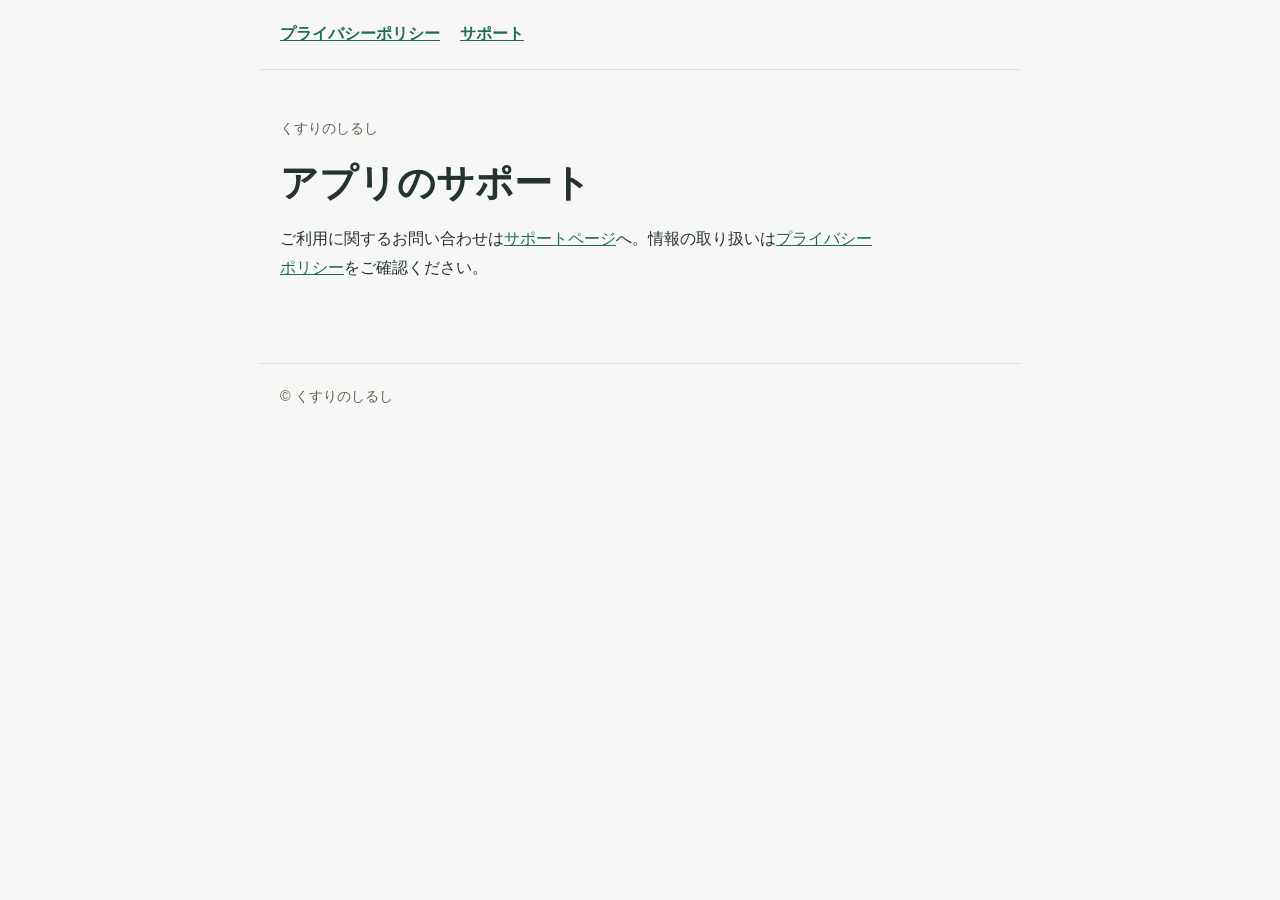
==== index.html @ 8dc29d78 "くすりのしるしのプライバシーとサポートを公開" ====
<!doctype html>
<html lang="ja">
<head>
  <meta charset="utf-8">
  <meta name="viewport" content="width=device-width, initial-scale=1">
  <title>くすりのしるし | サポート</title>
  <link rel="stylesheet" href="style.css">
</head>
<body>
  <header><nav aria-label="サイト内ナビゲーション"><a href="privacy.html">プライバシーポリシー</a><a href="support.html">サポート</a></nav></header>
  <main>
    <p class="eyebrow">くすりのしるし</p>
    <h1>アプリのサポート</h1>
    <p>ご利用に関するお問い合わせは<a href="support.html">サポートページ</a>へ。情報の取り扱いは<a href="privacy.html">プライバシーポリシー</a>をご確認ください。</p>
  </main>
  <footer>© くすりのしるし</footer>
</body>
</html>
---- style.css ----
:root { color-scheme: light dark; font-family: -apple-system, BlinkMacSystemFont, "Hiragino Kaku Gothic ProN", "Yu Gothic", sans-serif; line-height: 1.8; }
* { box-sizing: border-box; }
body { margin: 0; background: #f7f8f5; color: #25332e; }
main { max-width: 760px; margin: 0 auto; padding: 32px 20px 64px; }
header, footer { max-width: 760px; margin: 0 auto; padding: 20px; }
header { border-bottom: 1px solid #d9e1da; }
footer { border-top: 1px solid #d9e1da; color: #58665d; font-size: .9rem; }
h1 { font-size: clamp(1.8rem, 5vw, 2.4rem); line-height: 1.35; margin: .4em 0; }
h2 { font-size: 1.25rem; margin: 2em 0 .4em; }
p, li { max-width: 68ch; }
a { color: #226b5c; }
nav { display: flex; gap: 20px; flex-wrap: wrap; }
nav a { font-weight: 600; }
.eyebrow, time { color: #58665d; font-size: .9rem; }
.card { background: #fff; border: 1px solid #d9e1da; border-radius: 16px; padding: 20px; }
@media (prefers-color-scheme: dark) {
  body { background: #1c2420; color: #e5ede5; }
  header, footer, .card { border-color: #405048; }
  footer, .eyebrow, time { color: #bac9bc; }
  a { color: #a0dfc8; }
  .card { background: #27332d; }
}
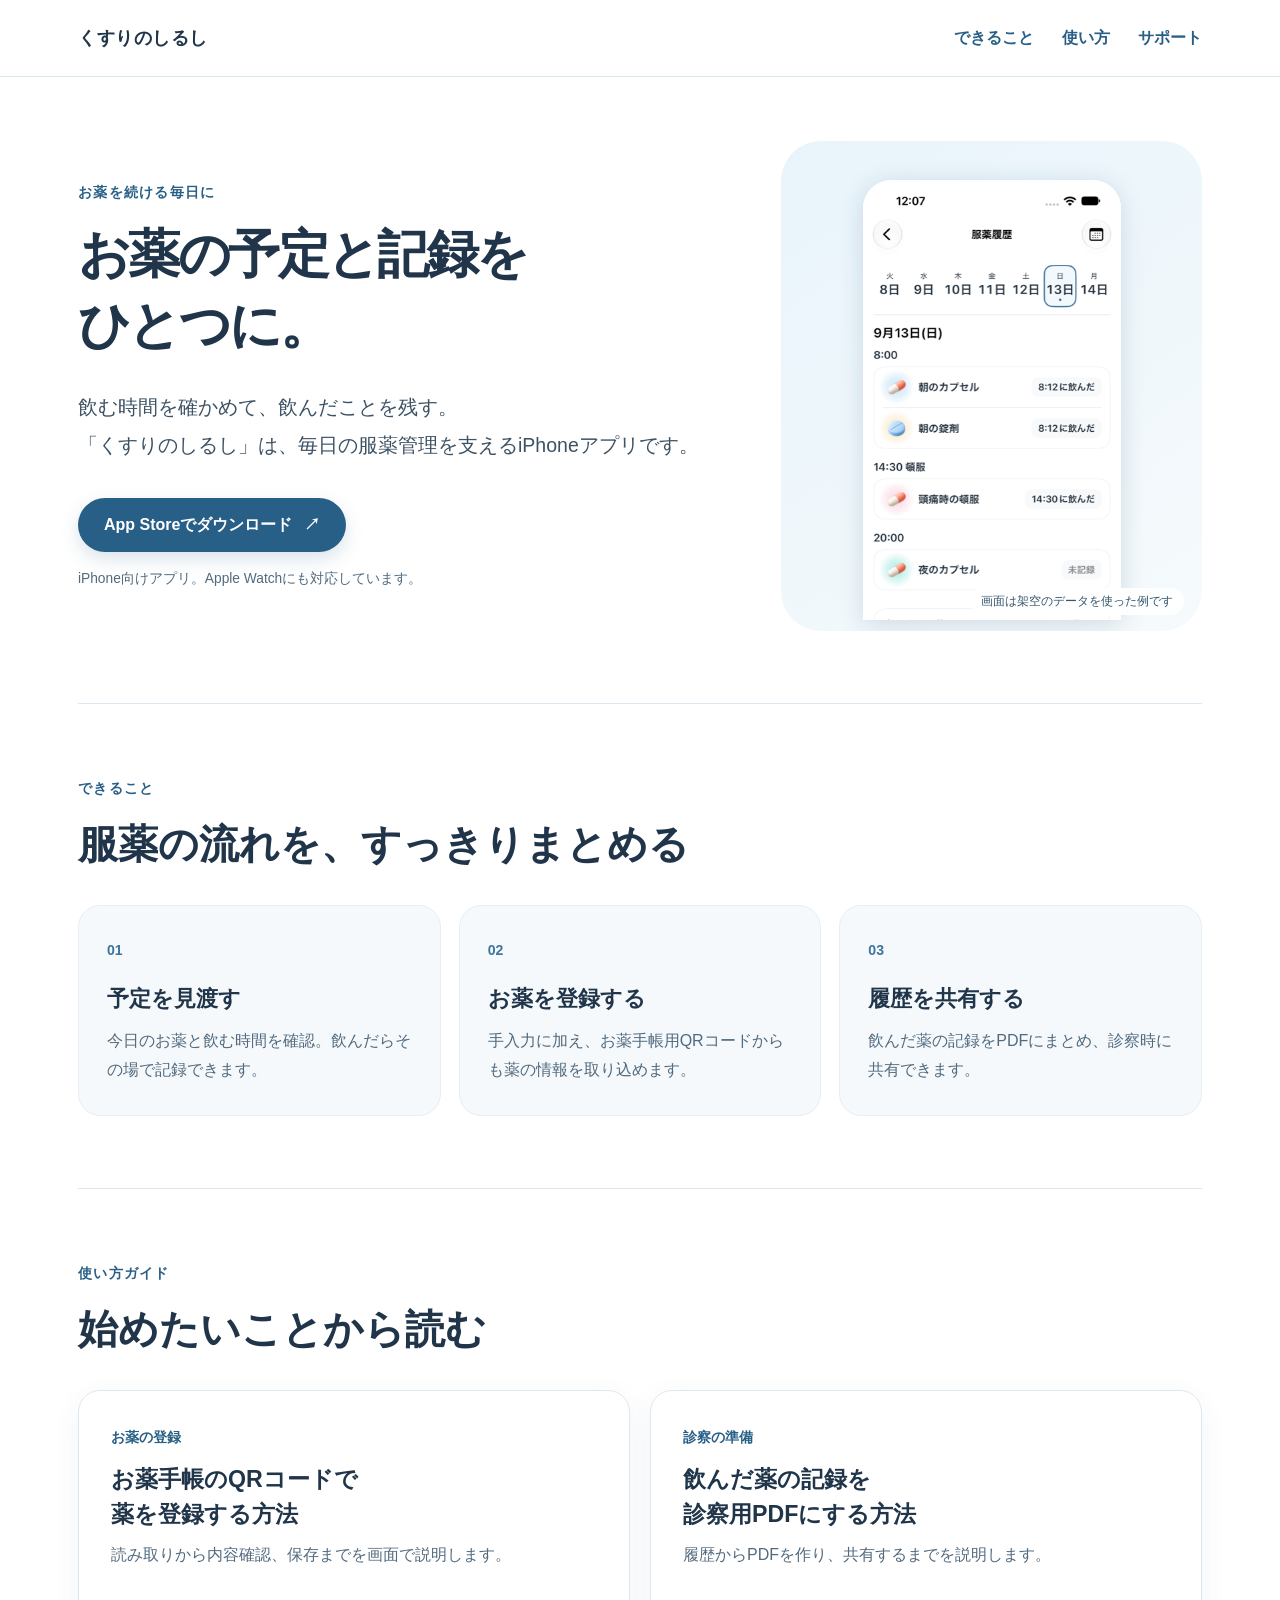
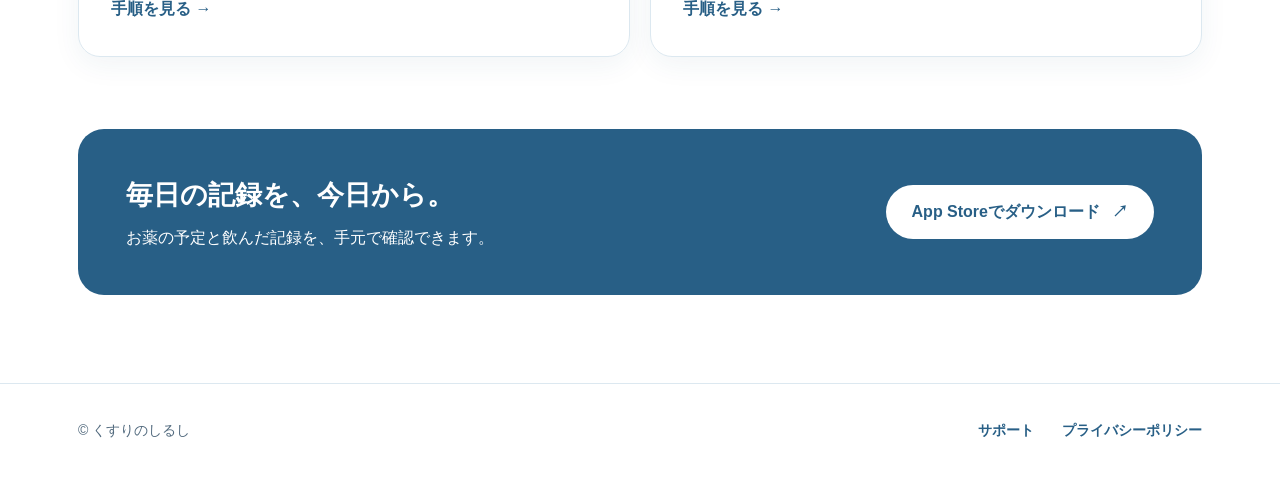
==== commit 9c9505dd: "Add download landing page and medication guides" ====
--- a/index.html
+++ b/index.html
@@ -3,16 +3,24 @@
 <head>
   <meta charset="utf-8">
   <meta name="viewport" content="width=device-width, initial-scale=1">
-  <title>くすりのしるし | サポート</title>
+  <meta name="robots" content="index,follow">
+  <meta name="description" content="くすりのしるしは、服薬予定・飲んだ記録・残薬をまとめて管理できるiPhoneアプリ。お薬手帳のQRコードからの登録や、診察時に使える服薬記録PDFの共有にも対応。">
+  <link rel="canonical" href="https://daikiumehara.github.io/kusuri-no-shirushi-support/">
   <link rel="stylesheet" href="style.css">
+  <title>くすりのしるし | お薬の予定と記録を、ひとつに</title>
 </head>
 <body>
-  <header><nav aria-label="サイト内ナビゲーション"><a href="privacy.html">プライバシーポリシー</a><a href="support.html">サポート</a></nav></header>
-  <main>
-    <p class="eyebrow">くすりのしるし</p>
-    <h1>アプリのサポート</h1>
-    <p>ご利用に関するお問い合わせは<a href="support.html">サポートページ</a>へ。情報の取り扱いは<a href="privacy.html">プライバシーポリシー</a>をご確認ください。</p>
+  <a class="skip-link" href="#content">本文へ移動</a>
+  <header class="site-header"><div class="header-inner"><a class="brand" href="index.html" aria-current="page">くすりのしるし</a><nav aria-label="サイト内ナビゲーション"><a href="#features">できること</a><a href="#guides">使い方</a><a href="support.html">サポート</a></nav></div></header>
+  <main id="content" class="wide-main">
+    <section class="hero" aria-labelledby="hero-title">
+      <div class="hero-copy"><p class="eyebrow">お薬を続ける毎日に</p><h1 id="hero-title">お薬の予定と記録を<br>ひとつに。</h1><p class="lead">飲む時間を確かめて、飲んだことを残す。<br>「くすりのしるし」は、毎日の服薬管理を支えるiPhoneアプリです。</p><a class="button" href="https://apps.apple.com/jp/app/id6816327784?pt=123104295&amp;ct=official-website&amp;mt=8">App Storeでダウンロード <span aria-hidden="true">↗</span></a><p class="fine-print">iPhone向けアプリ。Apple Watchにも対応しています。</p></div>
+      <div class="hero-visual"><img src="assets/history.png" width="386" height="840" alt="くすりのしるしの服薬履歴画面。飲んだ時刻と薬ごとの記録を表示" fetchpriority="high"><span class="visual-caption">画面は架空のデータを使った例です</span></div>
+    </section>
+    <section id="features" class="section-block" aria-labelledby="features-title"><p class="eyebrow">できること</p><h2 id="features-title">服薬の流れを、すっきりまとめる</h2><div class="feature-grid"><article class="feature-card"><span class="feature-number">01</span><h3>予定を見渡す</h3><p>今日のお薬と飲む時間を確認。飲んだらその場で記録できます。</p></article><article class="feature-card"><span class="feature-number">02</span><h3>お薬を登録する</h3><p>手入力に加え、お薬手帳用QRコードからも薬の情報を取り込めます。</p></article><article class="feature-card"><span class="feature-number">03</span><h3>履歴を共有する</h3><p>飲んだ薬の記録をPDFにまとめ、診察時に共有できます。</p></article></div></section>
+    <section id="guides" class="section-block" aria-labelledby="guides-title"><p class="eyebrow">使い方ガイド</p><h2 id="guides-title">始めたいことから読む</h2><div class="guide-grid"><a class="guide-card" href="qr-medication-registration.html"><span class="guide-type">お薬の登録</span><h3>お薬手帳のQRコードで<br>薬を登録する方法</h3><p>読み取りから内容確認、保存までを画面で説明します。</p><span class="text-link">手順を見る <span aria-hidden="true">→</span></span></a><a class="guide-card" href="medication-record-pdf.html"><span class="guide-type">診察の準備</span><h3>飲んだ薬の記録を<br>診察用PDFにする方法</h3><p>履歴からPDFを作り、共有するまでを説明します。</p><span class="text-link">手順を見る <span aria-hidden="true">→</span></span></a></div></section>
+    <section class="closing-cta"><div><h2>毎日の記録を、今日から。</h2><p>お薬の予定と飲んだ記録を、手元で確認できます。</p></div><a class="button button-light" href="https://apps.apple.com/jp/app/id6816327784?pt=123104295&amp;ct=official-website&amp;mt=8">App Storeでダウンロード <span aria-hidden="true">↗</span></a></section>
   </main>
-  <footer>© くすりのしるし</footer>
+  <footer class="site-footer"><div class="footer-inner"><span>© くすりのしるし</span><nav aria-label="フッターナビゲーション"><a href="support.html">サポート</a><a href="privacy.html">プライバシーポリシー</a></nav></div></footer>
 </body>
 </html>
--- a/style.css
+++ b/style.css
@@ -1,22 +1,106 @@
-:root { color-scheme: light dark; font-family: -apple-system, BlinkMacSystemFont, "Hiragino Kaku Gothic ProN", "Yu Gothic", sans-serif; line-height: 1.8; }
-* { box-sizing: border-box; }
-body { margin: 0; background: #f7f8f5; color: #25332e; }
-main { max-width: 760px; margin: 0 auto; padding: 32px 20px 64px; }
-header, footer { max-width: 760px; margin: 0 auto; padding: 20px; }
-header { border-bottom: 1px solid #d9e1da; }
-footer { border-top: 1px solid #d9e1da; color: #58665d; font-size: .9rem; }
-h1 { font-size: clamp(1.8rem, 5vw, 2.4rem); line-height: 1.35; margin: .4em 0; }
-h2 { font-size: 1.25rem; margin: 2em 0 .4em; }
-p, li { max-width: 68ch; }
-a { color: #226b5c; }
-nav { display: flex; gap: 20px; flex-wrap: wrap; }
-nav a { font-weight: 600; }
-.eyebrow, time { color: #58665d; font-size: .9rem; }
-.card { background: #fff; border: 1px solid #d9e1da; border-radius: 16px; padding: 20px; }
-@media (prefers-color-scheme: dark) {
-  body { background: #1c2420; color: #e5ede5; }
-  header, footer, .card { border-color: #405048; }
-  footer, .eyebrow, time { color: #bac9bc; }
-  a { color: #a0dfc8; }
-  .card { background: #27332d; }
+:root{color-scheme:light;--ink:#21354a;--muted:#526a7e;--blue:#3d759c;--blue-dark:#285f86;--line:#dce8f0;--surface:#f5f9fc;--pale:#eaf4fb;font-family:-apple-system,BlinkMacSystemFont,"Hiragino Kaku Gothic ProN","Yu Gothic",sans-serif;line-height:1.8}
+*{box-sizing:border-box}
+html{scroll-behavior:smooth}
+body{margin:0;background:#fff;color:var(--ink)}
+img{max-width:100%;height:auto;display:block}
+a{color:var(--blue-dark);text-underline-offset:.2em}
+a:hover{text-decoration-thickness:2px}
+a:focus-visible{outline:3px solid #f0ac55;outline-offset:4px;border-radius:4px}
+.skip-link{position:absolute;left:1rem;top:-4rem;padding:.5rem 1rem;background:#fff;z-index:20}
+.skip-link:focus{top:.75rem}
+.site-header{border-bottom:1px solid var(--line);background:#fff}
+.header-inner,.footer-inner{max-width:1180px;margin:auto;padding:0 28px;display:flex;align-items:center;justify-content:space-between;gap:24px}
+.header-inner{min-height:76px}
+.brand{color:var(--ink);font-size:1.15rem;font-weight:800;letter-spacing:.03em;text-decoration:none;white-space:nowrap}
+.site-header nav,.site-footer nav{display:flex;flex-wrap:wrap;gap:12px 28px}
+.site-header nav a,.site-footer nav a{text-decoration:none;font-weight:600}
+.site-header nav a[aria-current]{color:var(--blue-dark);text-decoration:underline;text-decoration-thickness:2px;text-underline-offset:8px}
+.wide-main{max-width:1180px;margin:auto;padding:0 28px 88px}
+.hero{min-height:600px;display:grid;grid-template-columns:1.2fr .8fr;gap:72px;align-items:center;padding:64px 0 72px}
+.hero-copy{padding:28px 0}
+.eyebrow{color:var(--blue-dark);font-size:.88rem;font-weight:800;letter-spacing:.09em;margin:0 0 14px}
+.hero h1{font-size:clamp(2.5rem,4.1vw,3.6rem);line-height:1.34;letter-spacing:-.05em;margin:0 0 28px}
+.lead{font-size:clamp(1.06rem,1.6vw,1.22rem);line-height:1.95;color:#3d5264;margin:0 0 34px}
+.button{display:inline-flex;align-items:center;justify-content:center;gap:12px;min-height:54px;padding:12px 26px;border-radius:999px;background:var(--blue-dark);color:#fff;text-decoration:none;font-weight:800;line-height:1.4;box-shadow:0 7px 18px #2861852c}
+.button:hover{background:#194d72}
+.button:focus-visible{outline-color:#f0ac55}
+.fine-print{font-size:.86rem;color:var(--muted);margin:15px 0 0}
+.hero-visual{position:relative;min-height:490px;display:flex;align-items:center;justify-content:center;border-radius:40px;background:linear-gradient(145deg,#e8f4fb,#f6fafc);overflow:hidden;padding:28px 30px 0}
+.hero-visual img{width:min(258px,75%);height:440px;object-fit:cover;object-position:top;border-radius:28px 28px 0 0;box-shadow:0 4px 25px #1d4a6a2b}
+.visual-caption{position:absolute;right:18px;bottom:16px;color:#34556d;background:#fffffff0;border-radius:99px;font-size:.72rem;padding:3px 11px}
+.section-block{padding:72px 0;border-top:1px solid var(--line)}
+.section-block h2{font-size:clamp(1.8rem,3.3vw,2.5rem);line-height:1.45;margin:0 0 32px}
+.feature-grid{display:grid;grid-template-columns:repeat(3,1fr);gap:18px}
+.feature-card{padding:30px 28px;border-radius:22px;background:var(--surface);border:1px solid #e6eff5}
+.feature-number{font-weight:800;color:var(--blue);font-size:.88rem}
+.feature-card h3{font-size:1.35rem;margin:15px 0 8px}
+.feature-card p,.guide-card p{color:var(--muted);margin:0}
+.guide-grid{display:grid;grid-template-columns:repeat(2,1fr);gap:20px}
+.guide-card{display:block;padding:32px;border:1px solid var(--line);border-radius:22px;color:inherit;text-decoration:none;box-shadow:0 8px 28px #234c6910;transition:transform .2s,box-shadow .2s}
+.guide-card:hover{transform:translateY(-3px);box-shadow:0 14px 36px #234c691d}
+.guide-type{color:var(--blue-dark);font-size:.88rem;font-weight:800}
+.guide-card h3{font-size:1.45rem;line-height:1.5;margin:10px 0}
+.text-link{display:inline-block;color:var(--blue-dark);font-weight:800;margin-top:25px}
+.closing-cta{display:flex;align-items:center;justify-content:space-between;gap:25px;padding:42px 48px;border-radius:26px;background:#285f86;color:#fff}
+.closing-cta h2{margin:0 0 4px;font-size:1.7rem}
+.closing-cta p{margin:0}
+.button-light{background:#fff;color:#285f86;box-shadow:none;white-space:nowrap}
+.button-light:hover{background:#edf7fc}
+.site-footer{border-top:1px solid var(--line);color:var(--muted);font-size:.88rem}
+.footer-inner{min-height:95px}
+.article-main{max-width:980px;margin:auto;padding:24px 28px 90px}
+.breadcrumb{display:flex;gap:11px;align-items:center;color:var(--muted);font-size:.86rem}
+.article-header{padding:54px 0 46px;max-width:790px}
+.article-header h1{font-size:clamp(2.15rem,4.5vw,3.5rem);line-height:1.42;letter-spacing:-.035em;margin:0 0 23px}
+.article-header .lead{margin:0}
+.article-note,.article-help{background:var(--pale);border-radius:20px;padding:26px 32px;margin:0 0 32px}
+.article-note p,.article-help p{margin:7px 0 0}
+.step{display:grid;grid-template-columns:minmax(0,1fr) minmax(210px,300px);gap:56px;align-items:start;padding:65px 8px;border-bottom:1px solid var(--line)}
+.step.text-only{grid-template-columns:1fr}
+.step-copy{max-width:560px}
+.step-label{display:inline-block;font-size:.84rem;letter-spacing:.09em;font-weight:800;color:var(--blue-dark);border:1px solid #b7d7e9;background:#f0f8fc;border-radius:99px;padding:4px 14px}
+.step h2{font-size:clamp(1.55rem,2.8vw,2rem);line-height:1.5;margin:17px 0 16px}
+.step p{color:#3d5264;margin:0 0 15px}
+.phone-shot,.report-shot{margin:0;text-align:center}
+.phone-shot img{width:240px;max-height:522px;object-fit:cover;object-position:top;margin:auto;border:1px solid var(--line);border-radius:24px;box-shadow:0 12px 32px #244b671c}
+.report-shot img{width:min(100%,370px);margin:auto;border:1px solid var(--line);box-shadow:0 8px 28px #244b671c}
+.phone-shot figcaption,.report-shot figcaption{font-size:.8rem;line-height:1.6;color:var(--muted);margin:14px auto 0;max-width:290px}
+.article-help{margin:48px 0}
+.article-help h2{margin:0;font-size:1.3rem}
+.article-end{padding:5px 0 0}
+.article-end p{margin:20px 0 0}
+.site-header+main:not(.wide-main):not(.article-main){max-width:760px;margin:auto;padding:36px 24px 72px}
+.site-header+main:not(.wide-main):not(.article-main) h1{font-size:clamp(2rem,4vw,2.65rem);line-height:1.35}
+.site-header+main:not(.wide-main):not(.article-main) h2{font-size:1.35rem;margin:2em 0 .45em}
+.site-header+main:not(.wide-main):not(.article-main) p{max-width:68ch}
+.card{background:var(--surface);border:1px solid var(--line);border-radius:16px;padding:20px}
+.download-panel{margin:44px 0 0;padding:28px;border-radius:20px;background:var(--pale)}
+.download-panel h2{margin:0 0 6px!important}
+.download-panel p{margin:0 0 18px}
+.download-panel .button{color:#fff}
+@media(max-width:760px){.header-inner,.footer-inner{padding:16px 20px;align-items:flex-start;flex-direction:column;gap:10px}
+.header-inner{min-height:0}
+.site-header nav{gap:8px 20px;font-size:.9rem}
+.wide-main{padding:0 20px 60px}
+.hero{grid-template-columns:1fr;gap:22px;min-height:0;padding:36px 0 62px}
+.hero-copy{padding:0}
+.hero h1{font-size:clamp(2.35rem,9vw,3.3rem);margin-bottom:20px}
+.hero .lead{margin-bottom:26px}
+.hero-visual{min-height:290px;max-height:370px;border-radius:26px}
+.hero-visual img{width:185px;height:340px}
+.section-block{padding:54px 0}
+.feature-grid,.guide-grid{grid-template-columns:1fr}
+.feature-card,.guide-card{padding:25px}
+.closing-cta{align-items:flex-start;flex-direction:column;padding:30px 26px}
+.button-light{white-space:normal}
+.article-main{padding:18px 20px 65px}
+.article-header{padding:35px 0}
+.article-note,.article-help{padding:23px}
+.step{grid-template-columns:1fr;gap:22px;padding:46px 0}
+.phone-shot img{width:205px;max-height:446px}
+.step h2{margin:15px 0}
+.footer-inner{padding:24px 20px}
 }
+@media(prefers-reduced-motion:reduce){html{scroll-behavior:auto}
+.guide-card{transition:none}
+}
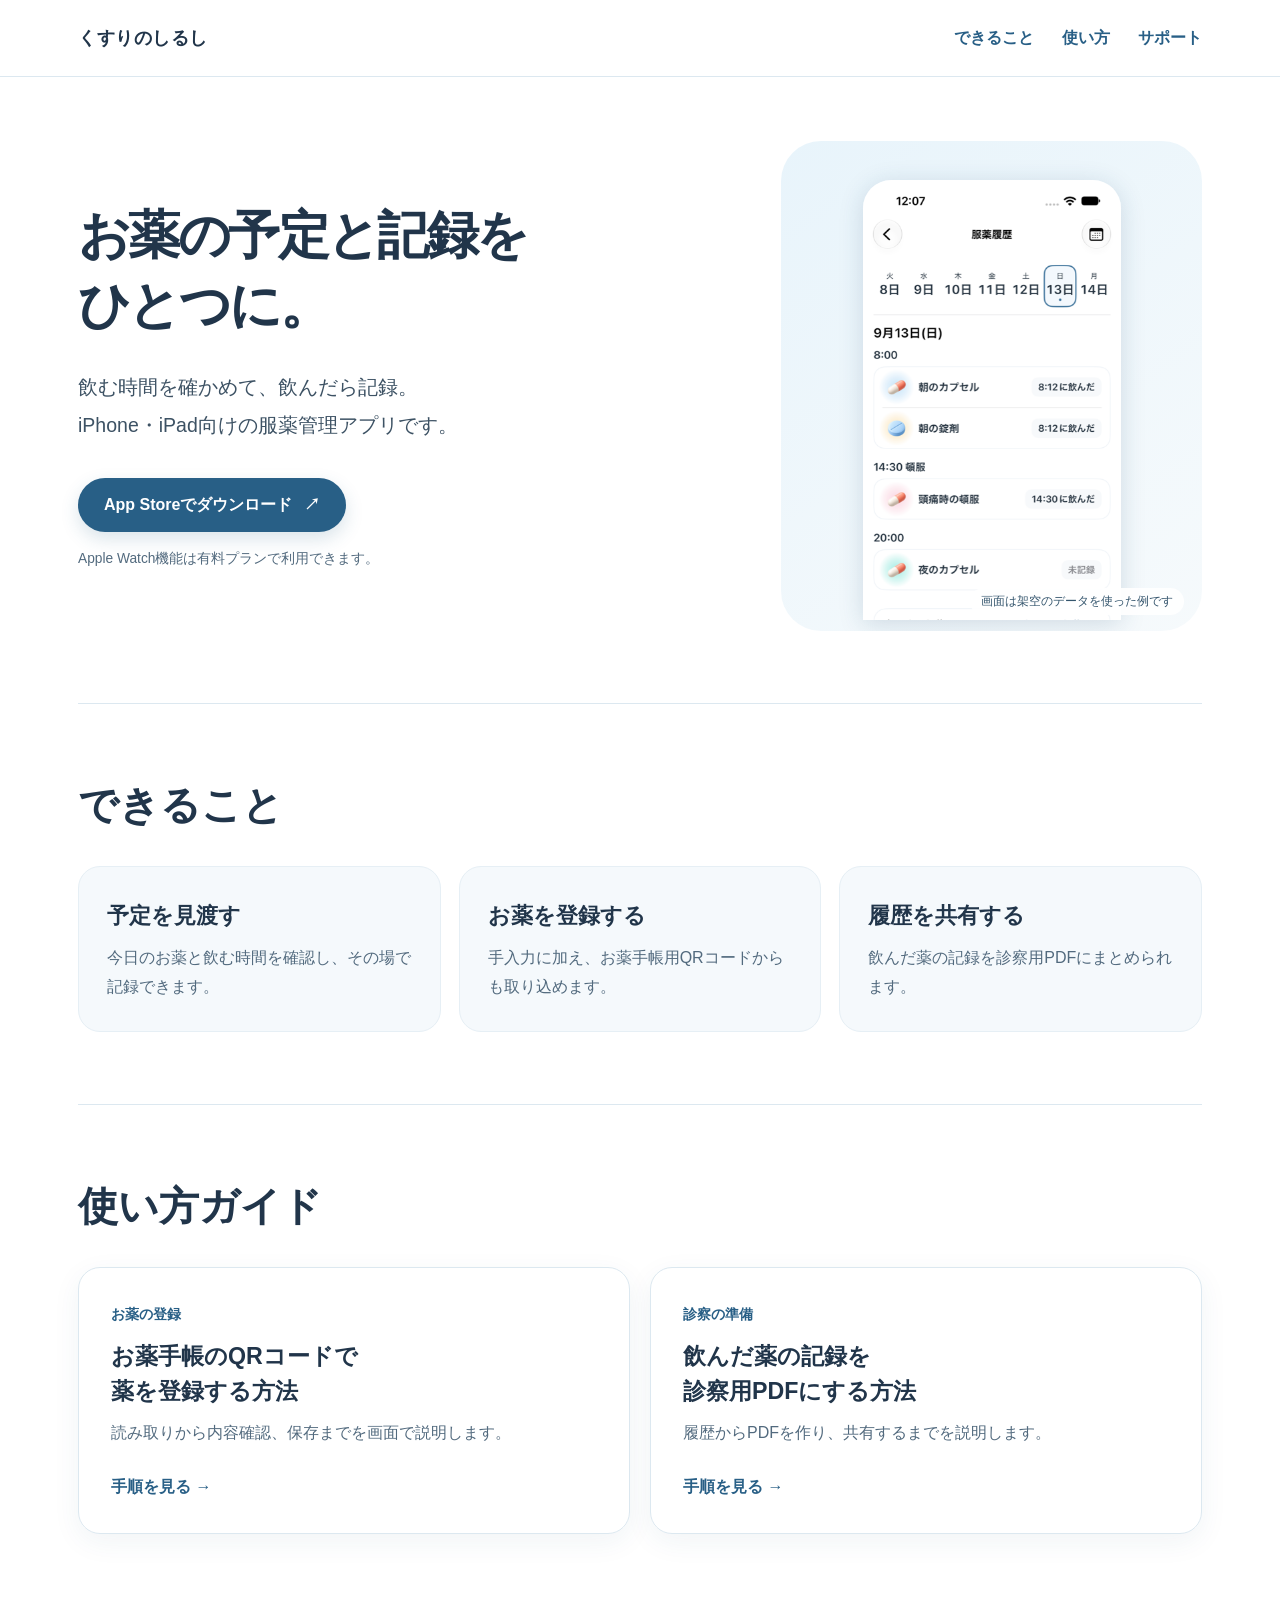
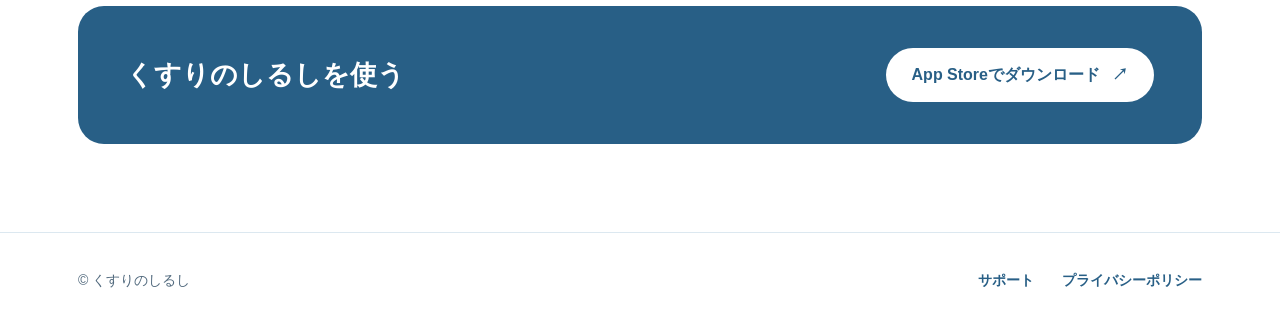
==== commit fc3716d9: "Tighten site copy and clarify registration flow" ====
--- a/index.html
+++ b/index.html
@@ -14,12 +14,12 @@
   <header class="site-header"><div class="header-inner"><a class="brand" href="index.html" aria-current="page">くすりのしるし</a><nav aria-label="サイト内ナビゲーション"><a href="#features">できること</a><a href="#guides">使い方</a><a href="support.html">サポート</a></nav></div></header>
   <main id="content" class="wide-main">
     <section class="hero" aria-labelledby="hero-title">
-      <div class="hero-copy"><p class="eyebrow">お薬を続ける毎日に</p><h1 id="hero-title">お薬の予定と記録を<br>ひとつに。</h1><p class="lead">飲む時間を確かめて、飲んだことを残す。<br>「くすりのしるし」は、毎日の服薬管理を支えるiPhoneアプリです。</p><a class="button" href="https://apps.apple.com/jp/app/id6816327784?pt=123104295&amp;ct=official-website&amp;mt=8">App Storeでダウンロード <span aria-hidden="true">↗</span></a><p class="fine-print">iPhone向けアプリ。Apple Watchにも対応しています。</p></div>
+      <div class="hero-copy"><h1 id="hero-title">お薬の予定と記録を<br>ひとつに。</h1><p class="lead">飲む時間を確かめて、飲んだら記録。<br>iPhone・iPad向けの服薬管理アプリです。</p><a class="button" href="https://apps.apple.com/jp/app/id6816327784?pt=123104295&amp;ct=official-website&amp;mt=8">App Storeでダウンロード <span aria-hidden="true">↗</span></a><p class="fine-print">Apple Watch機能は有料プランで利用できます。</p></div>
       <div class="hero-visual"><img src="assets/history.png" width="386" height="840" alt="くすりのしるしの服薬履歴画面。飲んだ時刻と薬ごとの記録を表示" fetchpriority="high"><span class="visual-caption">画面は架空のデータを使った例です</span></div>
     </section>
-    <section id="features" class="section-block" aria-labelledby="features-title"><p class="eyebrow">できること</p><h2 id="features-title">服薬の流れを、すっきりまとめる</h2><div class="feature-grid"><article class="feature-card"><span class="feature-number">01</span><h3>予定を見渡す</h3><p>今日のお薬と飲む時間を確認。飲んだらその場で記録できます。</p></article><article class="feature-card"><span class="feature-number">02</span><h3>お薬を登録する</h3><p>手入力に加え、お薬手帳用QRコードからも薬の情報を取り込めます。</p></article><article class="feature-card"><span class="feature-number">03</span><h3>履歴を共有する</h3><p>飲んだ薬の記録をPDFにまとめ、診察時に共有できます。</p></article></div></section>
-    <section id="guides" class="section-block" aria-labelledby="guides-title"><p class="eyebrow">使い方ガイド</p><h2 id="guides-title">始めたいことから読む</h2><div class="guide-grid"><a class="guide-card" href="qr-medication-registration.html"><span class="guide-type">お薬の登録</span><h3>お薬手帳のQRコードで<br>薬を登録する方法</h3><p>読み取りから内容確認、保存までを画面で説明します。</p><span class="text-link">手順を見る <span aria-hidden="true">→</span></span></a><a class="guide-card" href="medication-record-pdf.html"><span class="guide-type">診察の準備</span><h3>飲んだ薬の記録を<br>診察用PDFにする方法</h3><p>履歴からPDFを作り、共有するまでを説明します。</p><span class="text-link">手順を見る <span aria-hidden="true">→</span></span></a></div></section>
-    <section class="closing-cta"><div><h2>毎日の記録を、今日から。</h2><p>お薬の予定と飲んだ記録を、手元で確認できます。</p></div><a class="button button-light" href="https://apps.apple.com/jp/app/id6816327784?pt=123104295&amp;ct=official-website&amp;mt=8">App Storeでダウンロード <span aria-hidden="true">↗</span></a></section>
+    <section id="features" class="section-block" aria-labelledby="features-title"><h2 id="features-title">できること</h2><div class="feature-grid"><article class="feature-card"><h3>予定を見渡す</h3><p>今日のお薬と飲む時間を確認し、その場で記録できます。</p></article><article class="feature-card"><h3>お薬を登録する</h3><p>手入力に加え、お薬手帳用QRコードからも取り込めます。</p></article><article class="feature-card"><h3>履歴を共有する</h3><p>飲んだ薬の記録を診察用PDFにまとめられます。</p></article></div></section>
+    <section id="guides" class="section-block" aria-labelledby="guides-title"><h2 id="guides-title">使い方ガイド</h2><div class="guide-grid"><a class="guide-card" href="qr-medication-registration.html"><span class="guide-type">お薬の登録</span><h3>お薬手帳のQRコードで<br>薬を登録する方法</h3><p>読み取りから内容確認、保存までを画面で説明します。</p><span class="text-link">手順を見る <span aria-hidden="true">→</span></span></a><a class="guide-card" href="medication-record-pdf.html"><span class="guide-type">診察の準備</span><h3>飲んだ薬の記録を<br>診察用PDFにする方法</h3><p>履歴からPDFを作り、共有するまでを説明します。</p><span class="text-link">手順を見る <span aria-hidden="true">→</span></span></a></div></section>
+    <section class="closing-cta"><h2>くすりのしるしを使う</h2><a class="button button-light" href="https://apps.apple.com/jp/app/id6816327784?pt=123104295&amp;ct=official-website&amp;mt=8">App Storeでダウンロード <span aria-hidden="true">↗</span></a></section>
   </main>
   <footer class="site-footer"><div class="footer-inner"><span>© くすりのしるし</span><nav aria-label="フッターナビゲーション"><a href="support.html">サポート</a><a href="privacy.html">プライバシーポリシー</a></nav></div></footer>
 </body>
--- a/style.css
+++ b/style.css
@@ -32,8 +32,7 @@
 .section-block h2{font-size:clamp(1.8rem,3.3vw,2.5rem);line-height:1.45;margin:0 0 32px}
 .feature-grid{display:grid;grid-template-columns:repeat(3,1fr);gap:18px}
 .feature-card{padding:30px 28px;border-radius:22px;background:var(--surface);border:1px solid #e6eff5}
-.feature-number{font-weight:800;color:var(--blue);font-size:.88rem}
-.feature-card h3{font-size:1.35rem;margin:15px 0 8px}
+.feature-card h3{font-size:1.35rem;margin:0 0 8px}
 .feature-card p,.guide-card p{color:var(--muted);margin:0}
 .guide-grid{display:grid;grid-template-columns:repeat(2,1fr);gap:20px}
 .guide-card{display:block;padding:32px;border:1px solid var(--line);border-radius:22px;color:inherit;text-decoration:none;box-shadow:0 8px 28px #234c6910;transition:transform .2s,box-shadow .2s}
@@ -42,8 +41,7 @@
 .guide-card h3{font-size:1.45rem;line-height:1.5;margin:10px 0}
 .text-link{display:inline-block;color:var(--blue-dark);font-weight:800;margin-top:25px}
 .closing-cta{display:flex;align-items:center;justify-content:space-between;gap:25px;padding:42px 48px;border-radius:26px;background:#285f86;color:#fff}
-.closing-cta h2{margin:0 0 4px;font-size:1.7rem}
-.closing-cta p{margin:0}
+.closing-cta h2{margin:0;font-size:1.7rem}
 .button-light{background:#fff;color:#285f86;box-shadow:none;white-space:nowrap}
 .button-light:hover{background:#edf7fc}
 .site-footer{border-top:1px solid var(--line);color:var(--muted);font-size:.88rem}
